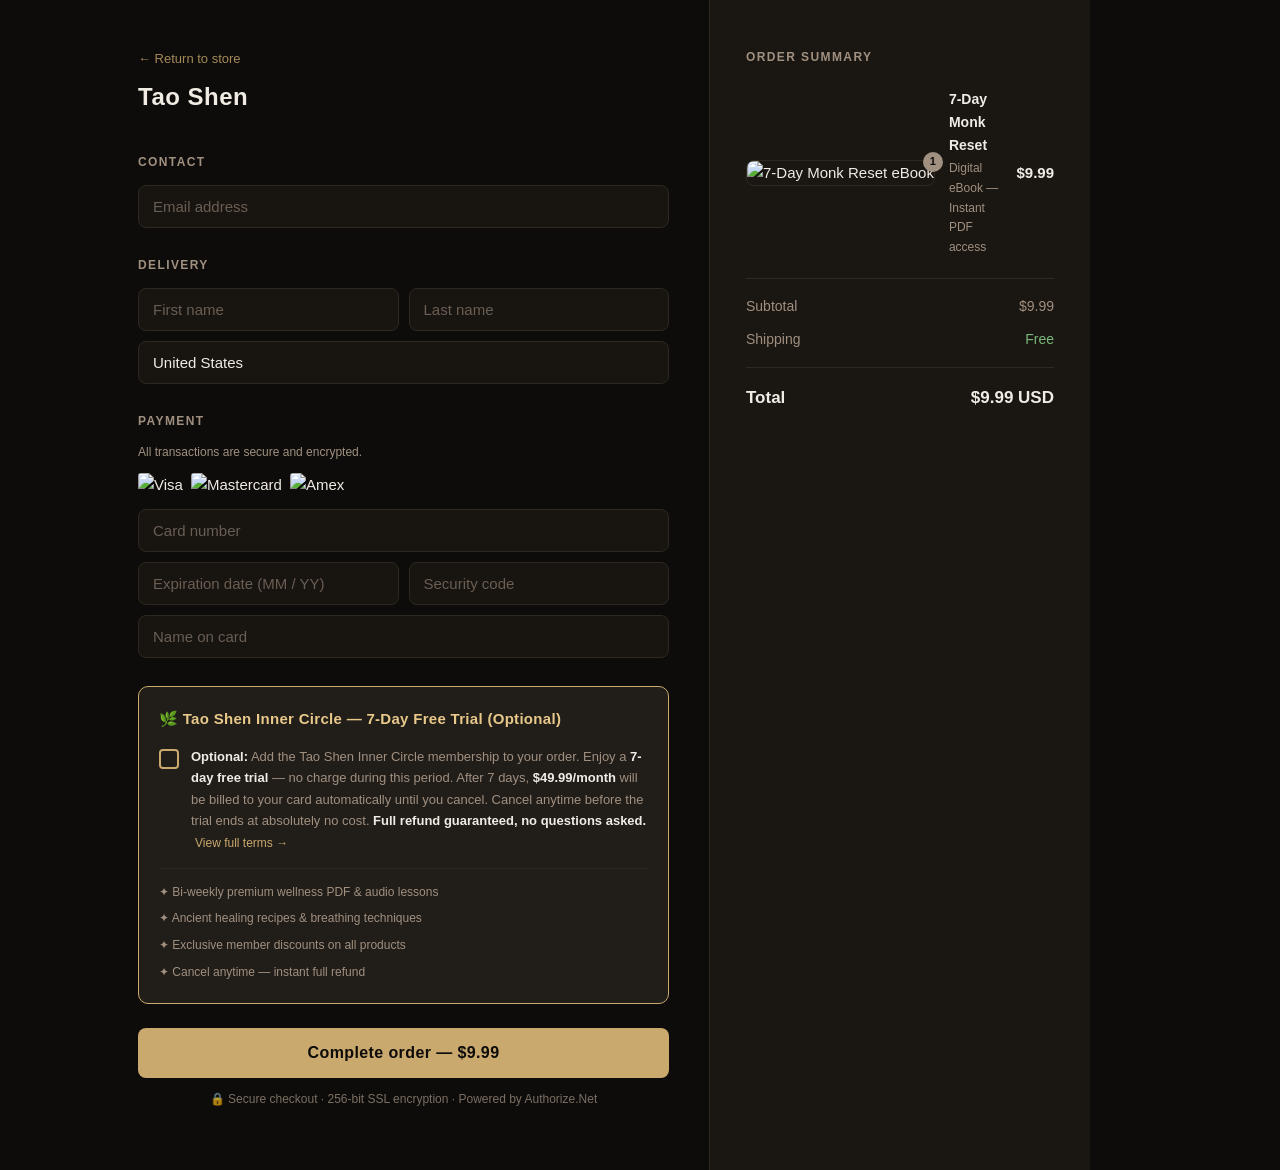
==== monk-checkout-netlify/index.html @ e7902bf5 "Add files via upload" ====
<!DOCTYPE html>
<html lang="en">
<head>
  <meta charset="UTF-8" />
  <meta name="viewport" content="width=device-width, initial-scale=1.0"/>
  <title>Checkout — Tao Shen</title>
  <link rel="stylesheet" href="style.css" />

  <!--
    ============================================================
    Authorize.net Accept.js — Kart bilgilerini güvenli tokenize eder.
    SANDBOX için: jstest.authorize.net
    PRODUCTION için (MID onayı gelince): js.authorize.net
    ============================================================
  -->
  <script src="https://jstest.authorize.net/v1/Accept.js" charset="utf-8"></script>
  <script src="checkout.js" defer></script>
</head>
<body>

  <div class="checkout-wrapper">

    <!-- ==============================
         SOL KOLON — Ödeme Formu
         ============================== -->
    <div class="checkout-left">

      <!-- Mağaza başlığı ve geri linki -->
      <div class="store-header">
        <a href="https://www.taoshens.com" class="back-link">← Return to store</a>
        <div class="store-name">Tao Shen</div>
      </div>

      <!-- BÖLÜM 1: İletişim Bilgisi -->
      <div class="section">
        <h3>Contact</h3>
        <input type="email" id="email" placeholder="Email address" required />
      </div>

      <!-- BÖLÜM 2: İsim -->
      <div class="section">
        <h3>Delivery</h3>
        <div class="input-row">
          <input type="text" id="firstName" placeholder="First name" required />
          <input type="text" id="lastName"  placeholder="Last name"  required />
        </div>
        <input type="text" id="country" placeholder="Country / Region" value="United States" />
      </div>

      <!-- BÖLÜM 3: Ödeme -->
      <div class="section">
        <h3>Payment</h3>
        <p class="section-sub">All transactions are secure and encrypted.</p>

        <!-- Kart logoları -->
        <div class="card-icons">
          <img src="https://cdn.jsdelivr.net/npm/payment-icons@1.1.0/min/flat/visa.svg"       alt="Visa" />
          <img src="https://cdn.jsdelivr.net/npm/payment-icons@1.1.0/min/flat/mastercard.svg" alt="Mastercard" />
          <img src="https://cdn.jsdelivr.net/npm/payment-icons@1.1.0/min/flat/amex.svg"       alt="Amex" />
        </div>

        <input type="text" id="cardNumber"  placeholder="Card number"               maxlength="19" />
        <div class="input-row">
          <input type="text" id="expiry"    placeholder="Expiration date (MM / YY)" maxlength="7" />
          <input type="text" id="cvv"       placeholder="Security code"             maxlength="4" />
        </div>
        <input type="text"  id="nameOnCard" placeholder="Name on card" />
      </div>

      <!-- ============================================================
           BÖLÜM 4: VIP Abonelik Kutusu — EN KRİTİK KISIM
           Pre-checked checkbox. İşaret kaldırılırsa sipariş verilemiyor.
           ============================================================ -->
       <div class="subscription-box">

        <div class="sub-box-header">🌿 Tao Shen Inner Circle — 7-Day Free Trial (Optional)</div>

        <div class="sub-box-content">
          <label class="checkbox-label">

            <!-- Checkbox — başlangıçta boş (NOT pre-checked) -->
            <input type="checkbox" id="vipCheckbox" />
            <span class="checkbox-custom"></span>

            <span class="checkbox-text">
              <strong>Optional:</strong> Add the Tao Shen Inner Circle membership to your order.
              Enjoy a <strong>7-day free trial</strong> — no charge during this period.
              After 7 days, <strong>$49.99/month</strong> will be billed to your card
              automatically until you cancel. Cancel anytime before the trial ends at
              absolutely no cost.
              <strong>Full refund guaranteed, no questions asked.</strong>
              <a href="#terms-modal" class="terms-link" onclick="toggleTerms(event)">
                View full terms →
              </a>
            </span>

          </label>
        </div>

        <!-- Inner Circle faydaları -->
        <div class="sub-benefits">
          <div class="benefit">✦ Bi-weekly premium wellness PDF &amp; audio lessons</div>
          <div class="benefit">✦ Ancient healing recipes &amp; breathing techniques</div>
          <div class="benefit">✦ Exclusive member discounts on all products</div>
          <div class="benefit">✦ Cancel anytime — instant full refund</div>
        </div>

        <!-- Genişletilebilir tam koşullar metni -->
        <div class="terms-expanded" id="termsExpanded" style="display:none;">
          <strong>Tao Shen Inner Circle — Full Terms</strong><br/><br/>
          By adding the Inner Circle membership to your order, you agree to enroll in the
          Tao Shen Inner Circle membership program. Your membership includes a
          7-day free trial period beginning on the date of purchase.
          No charge will be made to your payment method during the trial period.<br/><br/>
          After the 7-day trial, your card will be charged <strong>$49.99 per month</strong>
          on a recurring basis until you cancel. You may cancel at any time by
          contacting taoshenhelp@outlook.com.
          Cancellation requests submitted before the end of your current billing
          period will take effect immediately with no further charges.<br/><br/>
          We offer a <strong>100% money-back guarantee, no questions asked</strong>,
          on any subscription charge. Simply contact us within 30 days of any charge
          for a full refund.
        </div>

      </div>

      <!-- Hata mesajı alanı — JS tarafından doldurulur -->
      <div class="error-message" id="errorMessage" style="display:none;"></div>

      <!-- Sipariş Butonu -->
      <button class="pay-button" id="payButton" onclick="handleSubmit()">
        <span   id="payButtonText">Complete order — $9.99</span>
        <span   id="payButtonSpinner" style="display:none;">Processing... please wait</span>
      </button>

      <p class="secure-note">🔒 Secure checkout · 256-bit SSL encryption · Powered by Authorize.Net</p>

    </div><!-- /checkout-left -->


    <!-- ==============================
         SAĞ KOLON — Sipariş Özeti
         ============================== -->
    <div class="checkout-right">
      <div class="order-summary">

        <h3>Order Summary</h3>

        <!-- Ürün satırı -->
        <div class="order-item">
          <div class="item-image-wrap">
            <img
              src="https://cdn.shopify.com/s/files/1/0820/8541/3076/files/Productphoto-Edited.png?v=1774299558"
              alt="7-Day Monk Reset eBook"
              class="item-image"
            />
            <span class="item-badge">1</span>
          </div>
          <div class="item-details">
            <div class="item-name">7-Day Monk Reset</div>
            <div class="item-sub">Digital eBook — Instant PDF access</div>
          </div>
          <div class="item-price">$9.99</div>
        </div>

        <div class="divider"></div>

        <div class="summary-row">
          <span>Subtotal</span>
          <span>$9.99</span>
        </div>
        <div class="summary-row">
          <span>Shipping</span>
          <span class="free-label">Free</span>
        </div>

        <div class="divider"></div>

        <div class="summary-row total-row">
          <span>Total</span>
          <span>$9.99 USD</span>
        </div>

        <!-- Inner Circle özeti -->
        <div class="vip-summary-box" id="vipSummaryBox" style="display:none;">
          <div class="vip-trial-badge">🎁 7-Day Free Trial Added</div>
          <p>After trial: $49.99/month · Cancel anytim
---- monk-checkout-netlify/style.css ----
/* ============================================================
   TAO SHEN CHECKOUT — STYLE.CSS
   Dark earthy tema: Yang Mun sitesiyle aynı dil
   ============================================================ */

/* ── RESET ── */
*, *::before, *::after { box-sizing: border-box; margin: 0; padding: 0; }

/* ── DESIGN TOKENS (renk ve font değişkenleri) ── */
:root {
  --bg-primary:       #0e0c0a;   /* Ana arka plan — warm black          */
  --bg-secondary:     #1a1612;   /* Sağ kolon arka planı                */
  --bg-card:          #211d19;   /* Kutular, kartlar                    */
  --bg-input:         #181410;   /* Input alanları                      */

  --text-primary:     #f0ebe3;   /* Ana yazı rengi — krem beyaz         */
  --text-secondary:   #a09080;   /* İkincil yazı — soluk krem           */

  --accent-gold:      #c9a96e;   /* Altın ton — butonlar, vurgular      */
  --accent-gold-light:#e8c98a;   /* Hover durumu için açık altın        */

  --border-color:     #2e2820;   /* İnce separator çizgiler             */
  --color-success:    #7ab87a;   /* Yeşil — "Free shipping"             */
  --color-error:      #c47a7a;   /* Kırmızı — hata mesajları            */

  --font-main: -apple-system, BlinkMacSystemFont, 'Segoe UI', sans-serif;
  --radius: 8px;
}

/* ── BASE ── */
body {
  background-color: var(--bg-primary);
  color:            var(--text-primary);
  font-family:      var(--font-main);
  font-size:        15px;
  line-height:      1.65;
  min-height:       100vh;
}

/* ============================================================
   LAYOUT — İki kolon
   ============================================================ */
.checkout-wrapper {
  display:     flex;
  min-height:  100vh;
  max-width:   1100px;
  margin:      0 auto;
}

/* Sol: form */
.checkout-left {
  flex:        1;
  padding:     48px 40px 60px 48px;
  max-width:   620px;
  border-right: 1px solid var(--border-color);
}

/* Sağ: özet */
.checkout-right {
  width:       380px;
  padding:     48px 36px;
  background:  var(--bg-secondary);
}

/* ============================================================
   STORE HEADER
   ============================================================ */
.store-header {
  display:        flex;
  flex-direction: column;
  margin-bottom:  36px;
}

.back-link {
  color:           var(--accent-gold);
  text-decoration: none;
  font-size:       13px;
  opacity:         0.8;
  margin-bottom:   8px;
  transition:      opacity 0.2s;
}
.back-link:hover { opacity: 1; }

.store-name {
  font-size:   24px;
  font-weight: 700;
  letter-spacing: 0.5px;
  color:       var(--text-primary);
}

/* ============================================================
   FORM SECTIONS
   ============================================================ */
.section {
  margin-bottom: 28px;
}

.section h3 {
  font-size:      12px;
  font-weight:    600;
  text-transform: uppercase;
  letter-spacing: 1.4px;
  color:          var(--text-secondary);
  margin-bottom:  12px;
}

.section-sub {
  font-size:     12px;
  color:         var(--text-secondary);
  margin-bottom: 10px;
}

/* ============================================================
   INPUTS
   ============================================================ */
input[type="text"],
input[type="email"] {
  display:       block;
  width:         100%;
  background:    var(--bg-input);
  border:        1px solid var(--border-color);
  border-radius: var(--radius);
  padding:       12px 14px;
  color:         var(--text-primary);
  font-size:     15px;
  margin-bottom: 10px;
  transition:    border-color 0.2s;
  outline:       none;
}

input:focus {
  border-color: var(--accent-gold);
}

input::placeholder {
  color:   var(--text-secondary);
  opacity: 0.6;
}

.input-row {
  display: flex;
  gap:     10px;
}
.input-row input { flex: 1; }

/* Kart logoları */
.card-icons {
  display:       flex;
  gap:           8px;
  margin-bottom: 12px;
}
.card-icons img {
  height:        24px;
  border-radius: 3px;
}

/* ============================================================
   SUBSCRIPTION BOX — VIP Inner Circle
   ============================================================ */
.subscription-box {
  background:    var(--bg-card);
  border:        1.5px solid var(--accent-gold);
  border-radius: 10px;
  padding:       20px;
  margin-bottom: 24px;
}

.sub-box-header {
  font-size:     15px;
  font-weight:   700;
  color:         var(--accent-gold-light);
  margin-bottom: 14px;
  letter-spacing: 0.3px;
}

/* Checkbox label sarmalayıcı */
.checkbox-label {
  display:     flex;
  align-items: flex-start;
  gap:         12px;
  cursor:      pointer;
}

/* Native checkbox'ı gizle */
.checkbox-label input[type="checkbox"] {
  position: absolute;
  opacity:  0;
  width:    0;
  height:   0;
}

/* Özel checkbox kutusu */
.checkbox-custom {
  width:      20px;
  height:     20px;
  min-width:  20px;
  border:     2px solid var(--accent-gold);
  border-radius: 4px;
  background: transparent;
  margin-top: 3px;
  display:    flex;
  align-items: center;
  justify-content: center;
  transition: background 0.2s;
}

/* İşaretlenince altın dolgu */
.checkbox-label input:checked ~ .checkbox-custom {
  background: var(--accent-gold);
}

/* Tik işareti */
.checkbox-label input:checked ~ .checkbox-custom::after {
  content:     '✓';
  color:       var(--bg-primary);
  font-size:   12px;
  font-weight: 800;
  line-height: 1;
}

.checkbox-text {
  font-size:   13px;
  color:       var(--text-secondary);
  line-height: 1.65;
}
.checkbox-text strong { color: var(--text-primary); }

.terms-link {
  color:           var(--accent-gold);
  text-decoration: none;
  font-size:       12px;
  margin-left:     4px;
}
.terms-link:hover { text-decoration: underline; }

/* Inner Circle faydaları listesi */
.sub-benefits {
  margin-top:    14px;
  padding-top:   14px;
  border-top:    1px solid var(--border-color);
  display:       flex;
  flex-direction:column;
  gap:           7px;
}

.benefit {
  font-size: 12px;
  color:     var(--text-secondary);
}

/* Checkbox kaldırılınca çıkan uyarı */
.checkbox-warning {
  margin-top:    12px;
  padding:       10px 14px;
  background:    rgba(196,122,122,0.12);
  border:        1px solid var(--color-error);
  border-radius: 6px;
  color:         var(--color-error);
  font-size:     13px;
  line-height:   1.5;
}

/* Genişletilebilir tam koşullar metni */
.terms-expanded {
  margin-top:    14px;
  padding-top:   14px;
  border-top:    1px solid var(--border-color);
  font-size:     12px;
  color:         var(--text-secondary);
  line-height:   1.7;
}

/* ============================================================
   HATA MESAJI
   ============================================================ */
.error-message {
  background:    rgba(196,122,122,0.12);
  border:        1px solid var(--color-error);
  border-radius: var(--radius);
  padding:       12px 16px;
  color:         var(--color-error);
  font-size:     14px;
  margin-bottom: 16px;
}

/* ============================================================
   SIPARIŞ BUTONU
   ============================================================ */
.pay-button {
  display:       block;
  width:         100%;
  background:    var(--accent-gold);
  color:         var(--bg-primary);
  border:        none;
  border-radius: var(--radius);
  padding:       16px;
  font-size:     16px;
  font-weight:   700;
  letter-spacing: 0.4px;
  cursor:        pointer;
  margin-bottom: 12px;
  transition:    background 0.2s, transform 0.1s, opacity 0.2s;
}
.pay-button:hover:not(:disabled) {
  background:  var(--accent-gold-light);
  transform:   translateY(-1px);
}
.pay-button:disabled {
  opacity: 0.55;
  cursor:  not-allowed;
  transform: none;
}

.secure-note {
  text-align: center;
  font-size:  12px;
  color:      var(--text-secondary);
  opacity:    0.75;
}

/* ============================================================
   ORDER SUMMARY (Sağ Kolon)
   ============================================================ */
.order-summary h3 {
  font-size:      12px;
  font-weight:    600;
  text-transform: uppercase;
  letter-spacing: 1.4px;
  color:          var(--text-secondary);
  margin-bottom:  20px;
}

.order-item {
  display:     flex;
  align-items: center;
  gap:         14px;
  margin-bottom: 20px;
}

.item-image-wrap {
  position: relative;
  flex-shrink: 0;
}

.item-image {
  width:         72px;
  height:        72px;
  border-radius: var(--radius);
  object-fit:    cover;
  border:        1px solid var(--border-color);
}

/* Ürün adedi baloncuğu */
.item-badge {
  position:    absolute;
  top:         -8px;
  right:       -8px;
  width:       20px;
  height:      20px;
  background:  var(--text-secondary);
  color:       var(--bg-primary);
  border-radius: 50%;
  font-size:   11px;
  font-weight: 700;
  display:     flex;
  align-items: center;
  justify-content: center;
}

.item-details { flex: 1; }

.item-name {
  font-size:   14px;
  font-weight: 600;
  color:       var(--text-primary);
}

.item-sub {
  font-size:  12px;
  color:      var(--text-secondary);
  margin-top: 2px;
}

.item-price {
  font-weight: 600;
  color:       var(--text-primary);
  font-size:   15px;
}

/* Ayırıcı çizgi */
.divider {
  border:    none;
  border-top: 1px solid var(--border-color);
  margin:    16px 0;
}

.summary-row {
  display:         flex;
  justify-content: space-between;
  font-size:       14px;
  color:           var(--text-secondary);
  margin-bottom:   10px;
}

.total-row {
  color:     var(--text-primary);
  font-size: 17px;
  font-weight: 700;
  margin-top: 4px;
}

.free-label { color: var(--color-success); }

/* Inner Circle özet kutusu */
.vip-summary-box {
  margin-top:    20px;
  padding:       14px;
  background:    var(--bg-card);
  border:        1px solid var(--accent-gold);
  border-radius: var(--radius);
  text-align:    center;
}

.vip-trial-badge {
  font-size:   13px;
  font-weight: 700;
  color:       var(--accent-gold-light);
  margin-bottom: 5px;
}

.vip-summary-box p {
  font-size: 12px;
  color:     var(--text-secondary);
}

/* ============================================================
   MOBILE — 768px altında tek kolon
   ============================================================ */
@media (max-width: 768px) {
  .checkout-wrapper {
    flex-direction: column-reverse;
  }
  .checkout-right {
    width:        100%;
    border-right: none;
    border-bottom: 1px solid var(--border-color);
    padding:      24px 20px;
  }
  .checkout-left {
    padding:   24px 20px 48px;
    max-width: 100%;
  }
}
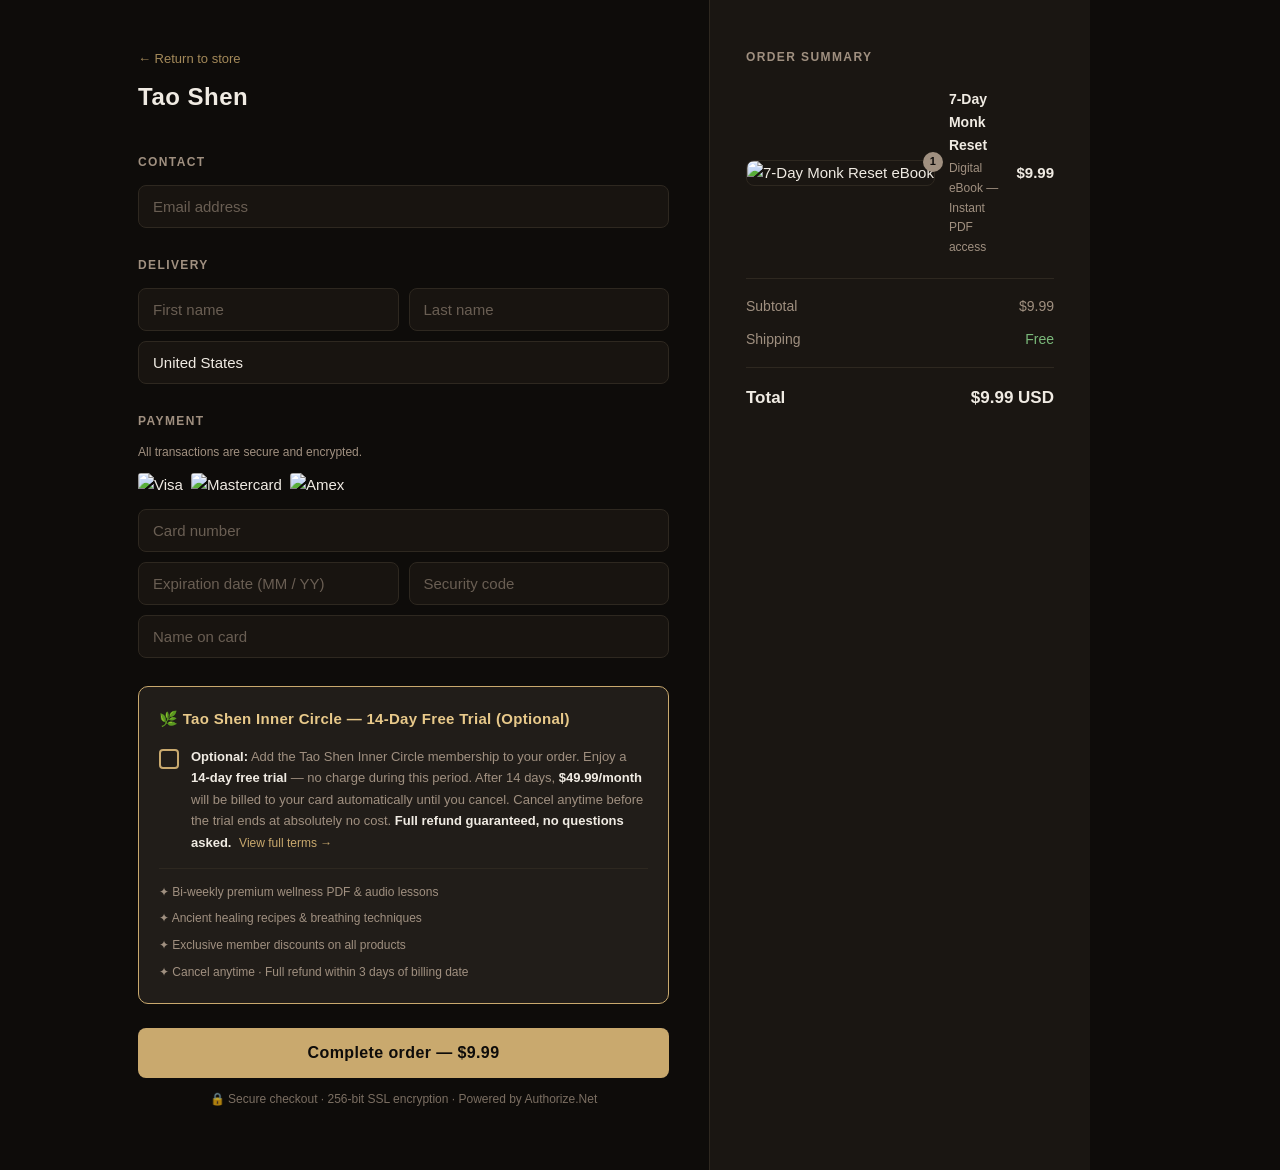
==== commit 60b4b485: "Update index.html" ====
--- a/monk-checkout-netlify/index.html
+++ b/monk-checkout-netlify/index.html
@@ -73,7 +73,7 @@
            ============================================================ -->
        <div class="subscription-box">
 
-        <div class="sub-box-header">🌿 Tao Shen Inner Circle — 7-Day Free Trial (Optional)</div>
+        <div class="sub-box-header">🌿 Tao Shen Inner Circle — 14-Day Free Trial (Optional)</div>
 
         <div class="sub-box-content">
           <label class="checkbox-label">
@@ -84,8 +84,8 @@
 
             <span class="checkbox-text">
               <strong>Optional:</strong> Add the Tao Shen Inner Circle membership to your order.
-              Enjoy a <strong>7-day free trial</strong> — no charge during this period.
-              After 7 days, <strong>$49.99/month</strong> will be billed to your card
+              Enjoy a <strong>14-day free trial</strong> — no charge during this period.
+              After 14 days, <strong>$49.99/month</strong> will be billed to your card
               automatically until you cancel. Cancel anytime before the trial ends at
               absolutely no cost.
               <strong>Full refund guaranteed, no questions asked.</strong>
@@ -102,7 +102,7 @@
           <div class="benefit">✦ Bi-weekly premium wellness PDF &amp; audio lessons</div>
           <div class="benefit">✦ Ancient healing recipes &amp; breathing techniques</div>
           <div class="benefit">✦ Exclusive member discounts on all products</div>
-          <div class="benefit">✦ Cancel anytime — instant full refund</div>
+          <div class="benefit">✦ Cancel anytime · Full refund within 3 days of billing date</div>
         </div>
 
         <!-- Genişletilebilir tam koşullar metni -->
@@ -110,9 +110,9 @@
           <strong>Tao Shen Inner Circle — Full Terms</strong><br/><br/>
           By adding the Inner Circle membership to your order, you agree to enroll in the
           Tao Shen Inner Circle membership program. Your membership includes a
-          7-day free trial period beginning on the date of purchase.
+          14-day free trial period beginning on the date of purchase.
           No charge will be made to your payment method during the trial period.<br/><br/>
-          After the 7-day trial, your card will be charged <strong>$49.99 per month</strong>
+          After the 14-day trial, your card will be charged <strong>$49.99 per month</strong>
           on a recurring basis until you cancel. You may cancel at any time by
           contacting taoshenhelp@outlook.com.
           Cancellation requests submitted before the end of your current billing
@@ -183,5 +183,5 @@
 
         <!-- Inner Circle özeti -->
         <div class="vip-summary-box" id="vipSummaryBox" style="display:none;">
-          <div class="vip-trial-badge">🎁 7-Day Free Trial Added</div>
-          <p>After trial: $49.99/month · Cancel anytim+          <div class="vip-trial-badge">🎁 14-Day Free Trial Added</div>
+          <p>After trial: $49.99/month · Cancel anytim
